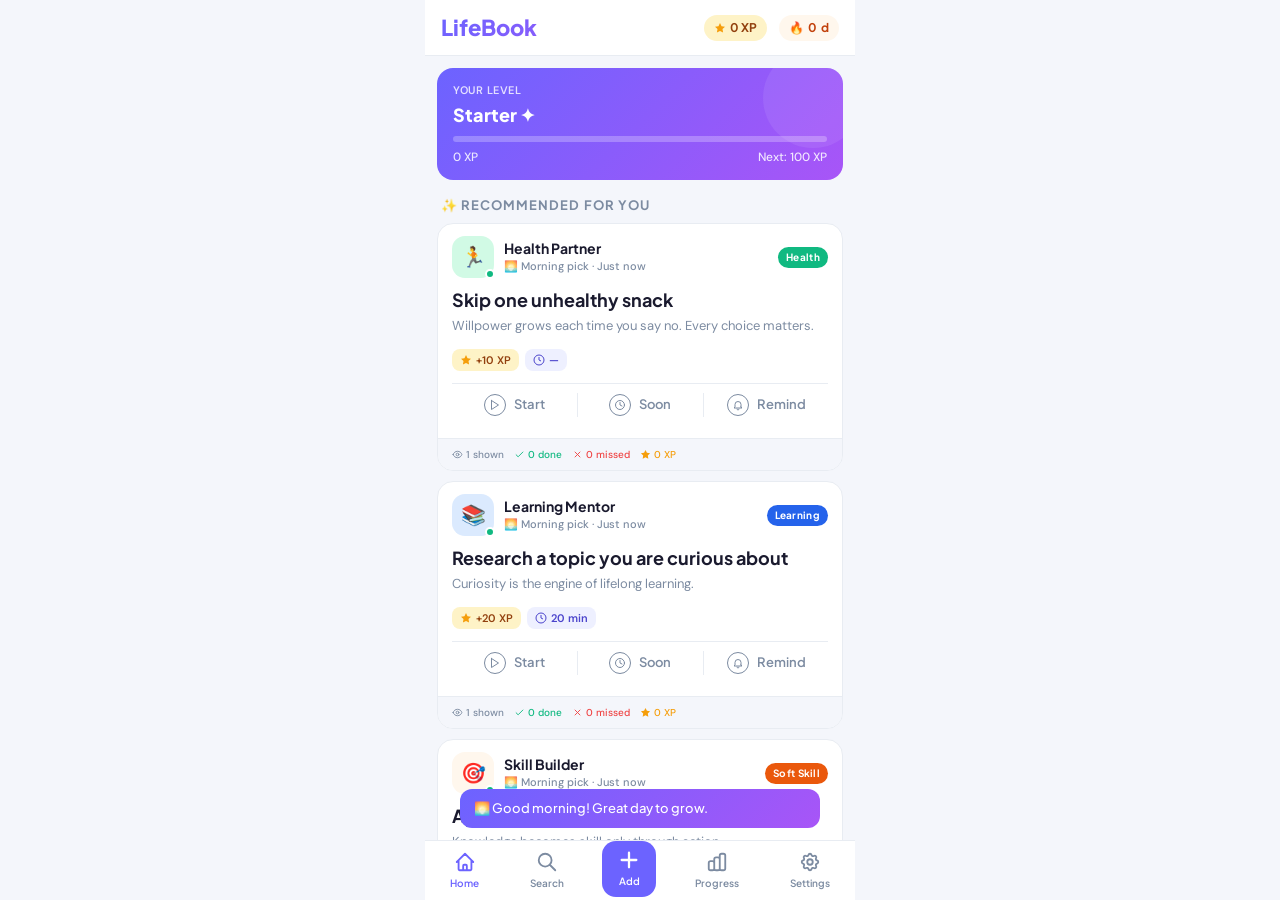
==== index.html @ 483d7a5b "index added" ====
<!DOCTYPE html>
<html lang="en">
<head>
<meta charset="UTF-8">
<meta name="viewport" content="width=device-width, initial-scale=1.0, maximum-scale=1.0">
<title>LifeBook · Home</title>
<link href="https://cdn.jsdelivr.net/npm/bootstrap@5.3.0/dist/css/bootstrap.min.css" rel="stylesheet">
<link href="https://fonts.googleapis.com/css2?family=Plus+Jakarta+Sans:wght@400;500;600;700;800&family=DM+Sans:wght@300;400;500&display=swap" rel="stylesheet">
<link href="main.css" rel="stylesheet">
<link rel="manifest" href="manifest.json">
<meta name="theme-color" content="#1877f2">
</head>
<body>

<div id="app">
  <!-- TOP BAR -->
  <div id="topbar">
    <a href="index.html" class="brand">LifeBook</a>
    <div class="xp-pill">
      <svg xmlns="http://www.w3.org/2000/svg" width="12" height="12" viewBox="0 0 24 24" fill="#F59E0B"><polygon points="12,2 15.09,8.26 22,9.27 17,14.14 18.18,21.02 12,17.77 5.82,21.02 7,14.14 2,9.27 8.91,8.26"/></svg>
      <span id="topbar-xp">0 XP</span>
    </div>
    <div class="streak-pill">
      🔥 <span id="topbar-streak">0</span>d
    </div>
  </div>

  <!-- Pull-to-refresh indicator -->
  <div id="ptr-indicator" aria-hidden="true">
    <div class="ptr-spinner"></div>
    <span class="ptr-label">Pull to refresh</span>
  </div>

  <!-- FEED PAGE -->
  <div id="feed-container">
    <div class="level-banner">
      <div class="level-label">Your Level</div>
      <div class="level-name" id="level-name">Starter ✦</div>
      <div class="xp-bar-wrap">
        <div class="xp-bar-fill" id="xp-bar-fill" style="width:0%"></div>
      </div>
      <div class="xp-info">
        <span id="xp-current-label">0 XP</span>
        <span id="xp-next-label">Next: 100 XP</span>
      </div>
    </div>

    <!-- ON YOUR QUEUE (pinned posts) -->
    <div id="queue-section" class="queue-section" style="display:none">
      <div class="section-header">📌 On Your Queue</div>
      <div id="queue-wrapper" class="queue-wrapper collapsed">
        <div id="queue-posts"></div>
        <div class="queue-blur-overlay">
          <button id="queue-show-more" class="queue-show-more">Show more</button>
        </div>
      </div>
    </div>

    <div class="section-header">✨ Recommended for You</div>
    <div id="feed-posts"></div>
  </div>

  <!-- BOTTOM NAV -->
  <div id="bottom-nav">
    <a href="index.html" class="nav-item active" data-page="feed">
      <svg xmlns="http://www.w3.org/2000/svg" fill="none" viewBox="0 0 24 24" stroke-width="2" stroke="currentColor"><path stroke-linecap="round" stroke-linejoin="round" d="M3 12l2-2m0 0l7-7 7 7M5 10v10a1 1 0 001 1h3m10-11l2 2m-2-2v10a1 1 0 01-1 1h-3m-6 0a1 1 0 001-1v-4a1 1 0 011-1h2a1 1 0 011 1v4a1 1 0 001 1m-6 0h6"/></svg>
      <span>Home</span>
    </a>
    <a href="#" class="nav-item" data-page="search">
      <svg xmlns="http://www.w3.org/2000/svg" fill="none" viewBox="0 0 24 24" stroke-width="2" stroke="currentColor"><path stroke-linecap="round" stroke-linejoin="round" d="M21 21l-6-6m2-5a7 7 0 11-14 0 7 7 0 0114 0z"/></svg>
      <span>Search</span>
    </a>
    <a href="#" class="nav-item add-btn" data-page="add">
      <svg xmlns="http://www.w3.org/2000/svg" fill="none" viewBox="0 0 24 24" stroke-width="2.5" stroke="currentColor"><path stroke-linecap="round" stroke-linejoin="round" d="M12 4v16m8-8H4"/></svg>
      <span>Add</span>
    </a>
    <a href="progress.html" class="nav-item" data-page="progress">
      <svg xmlns="http://www.w3.org/2000/svg" fill="none" viewBox="0 0 24 24" stroke-width="2" stroke="currentColor"><path stroke-linecap="round" stroke-linejoin="round" d="M9 19v-6a2 2 0 00-2-2H5a2 2 0 00-2 2v6a2 2 0 002 2h2a2 2 0 002-2zm0 0V9a2 2 0 012-2h2a2 2 0 012 2v10m-6 0a2 2 0 002 2h2a2 2 0 002-2m0 0V5a2 2 0 012-2h2a2 2 0 012 2v14a2 2 0 01-2 2h-2a2 2 0 01-2-2z"/></svg>
      <span>Progress</span>
    </a>
    <a href="settings.html" class="nav-item" data-page="settings">
      <svg xmlns="http://www.w3.org/2000/svg" fill="none" viewBox="0 0 24 24" stroke-width="2" stroke="currentColor"><path stroke-linecap="round" stroke-linejoin="round" d="M10.325 4.317c.426-1.756 2.924-1.756 3.35 0a1.724 1.724 0 002.573 1.066c1.543-.94 3.31.826 2.37 2.37a1.724 1.724 0 001.065 2.572c1.756.426 1.756 2.924 0 3.35a1.724 1.724 0 00-1.066 2.573c.94 1.543-.826 3.31-2.37 2.37a1.724 1.724 0 00-2.572 1.065c-.426 1.756-2.924 1.756-3.35 0a1.724 1.724 0 00-2.573-1.066c-1.543.94-3.31-.826-2.37-2.37a1.724 1.724 0 00-1.065-2.572c-1.756-.426-1.756-2.924 0-3.35a1.724 1.724 0 001.066-2.573c-.94-1.543.826-3.31 2.37-2.37.996.608 2.296.07 2.572-1.065z"/><path stroke-linecap="round" stroke-linejoin="round" d="M15 12a3 3 0 11-6 0 3 3 0 016 0z"/></svg>
      <span>Settings</span>
    </a>
  </div>
</div>

<!-- REMIND MODAL -->
<div class="modal-overlay" id="remind-modal">
  <div class="bottom-sheet">
    <div class="sheet-handle"></div>
    <div class="sheet-title">⏰ Remind Me Later</div>
    <div class="remind-option" data-time="30">
      <svg xmlns="http://www.w3.org/2000/svg" fill="none" viewBox="0 0 24 24" stroke-width="2" stroke="currentColor"><circle cx="12" cy="12" r="10"/><polyline points="12 6 12 12 16 14"/></svg>
      In 30 minutes
    </div>
    <div class="remind-option" data-time="60">
      <svg xmlns="http://www.w3.org/2000/svg" fill="none" viewBox="0 0 24 24" stroke-width="2" stroke="currentColor"><circle cx="12" cy="12" r="10"/><polyline points="12 6 12 12 16 14"/></svg>
      In 1 hour
    </div>
    <div class="remind-option" data-time="180">
      <svg xmlns="http://www.w3.org/2000/svg" fill="none" viewBox="0 0 24 24" stroke-width="2" stroke="currentColor"><circle cx="12" cy="12" r="10"/><polyline points="12 6 12 12 16 14"/></svg>
      In 3 hours
    </div>
    <div class="remind-option" data-time="eod">
      <svg xmlns="http://www.w3.org/2000/svg" fill="none" viewBox="0 0 24 24" stroke-width="2" stroke="currentColor"><path stroke-linecap="round" stroke-linejoin="round" d="M12 3v1m0 16v1m9-9h-1M4 12H3m15.364-6.364l-.707.707M6.343 17.657l-.707.707m12.728 0l-.707-.707M6.343 6.343l-.707-.707"/></svg>
      By end of today
    </div>
    <div class="remind-option" data-time="tomorrow">
      <svg xmlns="http://www.w3.org/2000/svg" fill="none" viewBox="0 0 24 24" stroke-width="2" stroke="currentColor"><rect x="3" y="4" width="18" height="18" rx="2" ry="2"/><line x1="16" y1="2" x2="16" y2="6"/><line x1="8" y1="2" x2="8" y2="6"/><line x1="3" y1="10" x2="21" y2="10"/></svg>
      Within tomorrow
    </div>
    <div class="remind-option" data-time="cancel" style="color:var(--danger);margin-top:4px">
      <svg xmlns="http://www.w3.org/2000/svg" fill="none" viewBox="0 0 24 24" stroke-width="2" stroke="currentColor" style="color:var(--danger)"><line x1="18" y1="6" x2="6" y2="18"/><line x1="6" y1="6" x2="18" y2="18"/></svg>
      Cancel
    </div>
  </div>
</div>

<!-- TOAST CONTAINER -->
<div class="toast-container" id="toast-container"></div>

<script src="https://cdn.jsdelivr.net/npm/bootstrap@5.3.0/dist/js/bootstrap.bundle.min.js"></script>
<script src="https://code.jquery.com/jquery-3.7.0.min.js"></script>
<script src="activities.js"></script>
<script src="app.js"></script>
</body>
</html>
---- main.css ----
:root {
  --primary: #6C63FF;
  --primary-light: #EEF0FF;
  --primary-dark: #4B44CC;
  --gold: #F59E0B;
  --gold-light: #FEF3C7;
  --surface: #FFFFFF;
  --bg: #F4F6FB;
  --text: #1A1A2E;
  --muted: #7C8BA1;
  --border: #E8ECF2;
  --success: #10B981;
  --success-light: #D1FAE5;
  --warn: #F59E0B;
  --warn-light: #FEF3C7;
  --danger: #EF4444;
  --danger-light: #FEE2E2;
  --nav-h: 60px;
  --topbar-h: 56px;
  --radius: 16px;
  --radius-sm: 10px;
}

* { box-sizing: border-box; -webkit-tap-highlight-color: transparent; }
html, body { height: 100%; overflow: hidden; }

body {
  font-family: 'DM Sans', sans-serif;
  background: var(--bg);
  color: var(--text);
  max-width: 430px;
  margin: 0 auto;
  position: relative;
}

h1,h2,h3,h4,h5,h6,.fw-bold,.fw-semibold {
  font-family: 'Plus Jakarta Sans', sans-serif;
}

/* ─── LAYOUT ─── */
#app {
  display: flex;
  flex-direction: column;
  height: 100vh;
  overflow: hidden;
}

#topbar {
  height: var(--topbar-h);
  background: var(--surface);
  border-bottom: 1px solid var(--border);
  display: flex;
  align-items: center;
  padding: 0 16px;
  gap: 12px;
  flex-shrink: 0;
  z-index: 100;
}

#topbar .brand {
  font-family: 'Plus Jakarta Sans', sans-serif;
  font-weight: 800;
  font-size: 22px;
  background: linear-gradient(135deg, var(--primary), #a855f7);
  -webkit-background-clip: text;
  background-clip: text;
  -webkit-text-fill-color: transparent;
  flex: 1;
  text-decoration: none;
}

#topbar .xp-pill {
  background: var(--gold-light);
  color: #92400E;
  font-size: 12px;
  font-weight: 700;
  padding: 4px 10px;
  border-radius: 20px;
  display: flex;
  align-items: center;
  gap: 4px;
  font-family: 'Plus Jakarta Sans', sans-serif;
}

#topbar .streak-pill {
  background: #FFF7ED;
  color: #C2410C;
  font-size: 12px;
  font-weight: 700;
  padding: 4px 10px;
  border-radius: 20px;
  display: flex;
  align-items: center;
  gap: 4px;
  font-family: 'Plus Jakarta Sans', sans-serif;
}

#feed-container {
  flex: 1;
  overflow-y: auto;
  -webkit-overflow-scrolling: touch;
  padding: 12px 12px 80px;
  scroll-behavior: smooth;
}

#feed-container::-webkit-scrollbar { display: none; }

/* ─── PULL-TO-REFRESH ─── */
#ptr-indicator {
  position: absolute;
  top: var(--topbar-h);
  left: 0;
  right: 0;
  display: flex;
  align-items: center;
  justify-content: center;
  height: 0;
  overflow: hidden;
  color: var(--muted);
  font-size: 13px;
  font-weight: 600;
  font-family: 'Plus Jakarta Sans', sans-serif;
  pointer-events: none;
  z-index: 50;
  transition: height 0.2s ease;
}
#ptr-indicator .ptr-spinner {
  width: 18px;
  height: 18px;
  border: 2px solid var(--border);
  border-top-color: var(--primary);
  border-radius: 50%;
  margin-right: 8px;
  transition: transform 0.1s linear;
}
#ptr-indicator.refreshing .ptr-spinner {
  animation: ptrSpin 0.8s linear infinite;
}
@keyframes ptrSpin {
  to { transform: rotate(360deg); }
}

/* ─── BOTTOM NAV ─── */
#bottom-nav {
  height: var(--nav-h);
  background: var(--surface);
  border-top: 1px solid var(--border);
  display: flex;
  align-items: center;
  justify-content: space-around;
  flex-shrink: 0;
  z-index: 100;
  position: relative;
}

.nav-item {
  display: flex;
  flex-direction: column;
  align-items: center;
  gap: 3px;
  padding: 6px 12px;
  cursor: pointer;
  border-radius: 10px;
  transition: all 0.15s;
  color: var(--muted);
  min-width: 52px;
  text-decoration: none;
}

.nav-item.active { color: var(--primary); }

.nav-item svg { width: 22px; height: 22px; }
.nav-item span { font-size: 10px; font-weight: 600; font-family: 'Plus Jakarta Sans', sans-serif; }

.nav-item.add-btn {
  background: var(--primary);
  color: white;
  border-radius: 14px;
  padding: 8px 16px;
  margin-bottom: 4px;
}
.nav-item.add-btn svg { color: white; }
.nav-item.add-btn span { color: white; }

/* ─── LEVEL BANNER ─── */
.level-banner {
  background: linear-gradient(135deg, #6C63FF 0%, #a855f7 100%);
  border-radius: var(--radius);
  padding: 14px 16px;
  color: white;
  margin-bottom: 12px;
  position: relative;
  overflow: hidden;
}

.level-banner::after {
  content: '';
  position: absolute;
  right: -20px;
  top: -20px;
  width: 100px;
  height: 100px;
  border-radius: 50%;
  background: rgba(255,255,255,0.08);
}

.level-banner .level-label {
  font-size: 11px;
  opacity: 0.8;
  font-weight: 600;
  letter-spacing: 0.05em;
  text-transform: uppercase;
}

.level-banner .level-name {
  font-family: 'Plus Jakarta Sans', sans-serif;
  font-size: 18px;
  font-weight: 800;
  margin: 2px 0 8px;
}

.level-banner .xp-bar-wrap {
  background: rgba(255,255,255,0.25);
  border-radius: 20px;
  height: 6px;
  overflow: hidden;
}

.level-banner .xp-bar-fill {
  height: 100%;
  border-radius: 20px;
  background: white;
  transition: width 0.6s cubic-bezier(0.34,1.56,0.64,1);
}

.level-banner .xp-info {
  display: flex;
  justify-content: space-between;
  margin-top: 6px;
  font-size: 12px;
  opacity: 0.85;
  font-weight: 500;
}

/* ─── SECTION HEADER ─── */
.section-header {
  font-family: 'Plus Jakarta Sans', sans-serif;
  font-size: 13px;
  font-weight: 700;
  color: var(--muted);
  text-transform: uppercase;
  letter-spacing: 0.08em;
  padding: 4px 4px 8px;
}

/* ─── POST CARD ─── */
.post-card {
  background: var(--surface);
  border-radius: var(--radius);
  margin-bottom: 10px;
  overflow: hidden;
  border: 1px solid var(--border);
  transition: transform 0.15s, box-shadow 0.15s;
  animation: fadeSlide 0.35s ease both;
}

.post-card:active { transform: scale(0.99); }

.post-card.completed {
  opacity: 0.65;
  border-color: var(--success);
  border-left: 3px solid var(--success);
}

.post-card.snoozed {
  border-left: 3px solid var(--warn);
}

.post-header {
  display: flex;
  align-items: center;
  padding: 12px 14px 10px;
  gap: 10px;
}

.coach-avatar {
  width: 42px;
  height: 42px;
  border-radius: 13px;
  display: flex;
  align-items: center;
  justify-content: center;
  font-size: 20px;
  flex-shrink: 0;
  position: relative;
}

.coach-avatar .online-dot {
  position: absolute;
  bottom: -1px;
  right: -1px;
  width: 10px;
  height: 10px;
  border-radius: 50%;
  background: var(--success);
  border: 2px solid white;
}

.coach-info .coach-name {
  font-family: 'Plus Jakarta Sans', sans-serif;
  font-size: 14px;
  font-weight: 700;
  color: var(--text);
  line-height: 1.2;
}

.coach-info .coach-meta {
  font-size: 11px;
  color: var(--muted);
  font-weight: 500;
  margin-top: 1px;
}

.category-badge {
  margin-left: auto;
  font-size: 10px;
  font-weight: 700;
  padding: 3px 8px;
  border-radius: 20px;
  font-family: 'Plus Jakarta Sans', sans-serif;
  letter-spacing: 0.03em;
  flex-shrink: 0;
}

.post-body {
  padding: 0 14px 12px;
}

.activity-title {
  font-family: 'Plus Jakarta Sans', sans-serif;
  font-size: 18px;
  font-weight: 700;
  color: var(--text);
  margin-bottom: 5px;
  line-height: 1.3;
}

.activity-advice {
  font-size: 13px;
  color: var(--muted);
  line-height: 1.55;
  margin-bottom: 12px;
}

.post-meta-row {
  display: flex;
  align-items: center;
  gap: 6px;
  margin-bottom: 12px;
  flex-wrap: wrap;
}

.meta-chip {
  display: flex;
  align-items: center;
  gap: 4px;
  font-size: 11px;
  font-weight: 600;
  padding: 3px 8px;
  border-radius: 8px;
  background: var(--bg);
  color: var(--muted);
}

.meta-chip.xp { background: var(--gold-light); color: #92400E; }
.meta-chip.duration { background: var(--primary-light); color: var(--primary-dark); }
.meta-chip svg { width: 12px; height: 12px; }

/* ─── POST STATS ─── */
.post-stats {
  display: flex;
  gap: 10px;
  padding: 8px 14px;
  border-top: 1px solid var(--border);
  background: var(--bg);
}

.stat-item {
  display: flex;
  align-items: center;
  gap: 3px;
  font-size: 10px;
  color: var(--muted);
  font-weight: 500;
}

.stat-item svg { width: 11px; height: 11px; }

/* ─── ACTION BUTTONS (Facebook-reaction style) ─── */
.post-actions {
  display: flex;
  align-items: stretch;
  gap: 2px;
  padding: 0px 0px;
  border-top: 1px solid var(--border);
  margin-top: 0px;
}

.action-btn {
  flex: 1;
  display: flex;
  align-items: center;
  justify-content: center;
  gap: 8px;
  background: transparent;
  border: none;
  padding: 10px 4px;
  border-radius: 8px;
  cursor: pointer;
  color: var(--muted);
  font-family: 'Plus Jakarta Sans', sans-serif;
  font-weight: 600;
  font-size: 13px;
  transition: background 0.15s, color 0.15s;
  position: relative;
}

.action-btn + .action-btn::before {
  content: '';
  position: absolute;
  left: -1px;
  top: 22%;
  bottom: 22%;
  width: 1px;
  background: var(--border);
}

.action-btn:hover { background: var(--bg); }
.action-btn:active { transform: scale(0.97); }

.action-icon {
  width: 22px;
  height: 22px;
  display: inline-flex;
  align-items: center;
  justify-content: center;
  border-radius: 50%;
  border: 1.5px solid currentColor;
  background: transparent;
  transition: background 0.18s, border-color 0.18s, color 0.18s;
  flex-shrink: 0;
}
.action-icon svg {
  width: 12px;
  height: 12px;
  stroke: currentColor;
  fill: none;
}

.action-btn[data-action="start"]  { --c: #2D88FF; }
.action-btn[data-action="done"]   { --c: #45BD62; }
.action-btn[data-action="soon"]   { --c: #F7B928; }
.action-btn[data-action="remind"] { --c: #9333EA; }

.action-btn {
  pointer-events: all;
}

.action-btn:hover,
.action-btn.active { color: var(--c); }
.action-btn.active .action-icon,
.action-btn:active .action-icon {
  background: var(--c);
  border-color: var(--c);
  color: #fff;
}
.action-btn.active .action-icon svg { stroke: #fff; }

/* ─── PINNED QUEUE SECTION ─── */
.queue-section { margin-bottom: 8px; }

.queue-wrapper {
  position: relative;
  overflow: hidden;
  transition: max-height 0.3s ease;
}

.queue-wrapper.collapsed {
  max-height: 220px;
}

.queue-wrapper.collapsed .queue-blur-overlay {
  display: flex;
}

.queue-blur-overlay {
  display: none;
  position: absolute;
  bottom: 0;
  left: 0;
  right: 0;
  height: 80px;
  background: linear-gradient(to bottom, transparent, var(--surface) 85%);
  align-items: flex-end;
  justify-content: center;
  padding-bottom: 10px;
  z-index: 10;
}

.queue-show-more {
  background: var(--primary);
  color: #fff;
  border: none;
  border-radius: 16px;
  padding: 6px 18px;
  font-size: 12px;
  font-weight: 700;
  font-family: 'Plus Jakarta Sans', sans-serif;
  cursor: pointer;
  box-shadow: 0 2px 8px rgba(0,0,0,0.15);
  transition: transform 0.15s;
}
.queue-show-more:active { transform: scale(0.95); }

.queue-wrapper:not(.collapsed) {
  max-height: none;
}

#queue-posts .post-card {
  border-left: 6px solid var(--warn);
}

/* ─── MODAL BOTTOM SHEET ─── */
.modal-overlay {
  position: fixed;
  top: 0;
  left: 0;
  right: 0;
  bottom: var(--nav-h);
  background: rgba(0,0,0,0.5);
  z-index: 500;
  display: none;
  align-items: flex-end;
  justify-content: center;
  max-width: 430px;
  margin: 0 auto;
}

.modal-overlay.open { display: flex; }

.bottom-sheet {
  background: white;
  border-radius: 20px 20px 0 0;
  padding: 16px 20px 24px;
  width: 100%;
  max-height: calc(100vh - var(--nav-h) - var(--topbar-h));
  overflow-y: auto;
  animation: slideUp 0.25s cubic-bezier(0.34,1.56,0.64,1);
}

@keyframes slideUp {
  from { transform: translateY(100%); }
  to { transform: translateY(0); }
}

.sheet-handle {
  width: 36px;
  height: 4px;
  background: var(--border);
  border-radius: 10px;
  margin: 0 auto 16px;
}

.sheet-title {
  font-family: 'Plus Jakarta Sans', sans-serif;
  font-size: 16px;
  font-weight: 700;
  margin-bottom: 14px;
  text-align: center;
}

.remind-option {
  display: flex;
  align-items: center;
  gap: 12px;
  padding: 13px 16px;
  border-radius: 12px;
  cursor: pointer;
  transition: background 0.1s;
  font-size: 14px;
  font-weight: 500;
}

.remind-option:hover { background: var(--bg); }
.remind-option svg { width: 18px; height: 18px; color: var(--primary); flex-shrink: 0; }

/* ─── TOAST ─── */
.toast-container {
  position: fixed;
  bottom: calc(var(--nav-h) + 12px);
  left: 50%;
  transform: translateX(-50%);
  z-index: 1000;
  display: flex;
  flex-direction: column-reverse;
  gap: 8px;
  max-width: 360px;
  width: calc(100% - 32px);
  pointer-events: none;
}

.toast-msg {
  background: var(--text);
  color: white;
  padding: 10px 14px;
  border-radius: 12px;
  font-size: 13px;
  font-weight: 500;
  display: flex;
  align-items: center;
  gap: 8px;
  animation: toastIn 0.3s cubic-bezier(0.34,1.56,0.64,1);
  font-family: 'Plus Jakarta Sans', sans-serif;
}

.toast-msg.xp { background: linear-gradient(135deg, #10B981, #059669); }
.toast-msg.warn { background: linear-gradient(135deg, #F59E0B, #D97706); }
.toast-msg.info { background: linear-gradient(135deg, var(--primary), #a855f7); }

@keyframes toastIn {
  from { opacity: 0; transform: translateY(20px) scale(0.95); }
  to { opacity: 1; transform: translateY(0) scale(1); }
}

/* ─── XP BURST ANIMATION ─── */
.xp-burst {
  position: fixed;
  font-family: 'Plus Jakarta Sans', sans-serif;
  font-size: 18px;
  font-weight: 800;
  color: var(--gold);
  pointer-events: none;
  z-index: 2000;
  animation: xpFloat 1.2s ease-out forwards;
}

@keyframes xpFloat {
  0% { opacity: 1; transform: translateY(0) scale(1); }
  60% { opacity: 1; transform: translateY(-50px) scale(1.2); }
  100% { opacity: 0; transform: translateY(-90px) scale(0.8); }
}

/* ─── PROGRESS PANEL ─── */
.progress-panel {
  background: var(--surface);
  border-radius: var(--radius);
  padding: 14px;
  margin-bottom: 12px;
  border: 1px solid var(--border);
}

.progress-panel-title {
  font-family: 'Plus Jakarta Sans', sans-serif;
  font-size: 13px;
  font-weight: 700;
  color: var(--muted);
  margin-bottom: 12px;
  text-transform: uppercase;
  letter-spacing: 0.07em;
}

.cat-progress-row {
  display: flex;
  align-items: center;
  gap: 8px;
  margin-bottom: 8px;
}

.cat-emoji { font-size: 14px; width: 20px; text-align: center; }

.cat-name {
  font-size: 12px;
  font-weight: 600;
  color: var(--text);
  width: 70px;
  flex-shrink: 0;
}

.cat-bar-wrap {
  flex: 1;
  height: 6px;
  background: var(--bg);
  border-radius: 10px;
  overflow: hidden;
}

.cat-bar-fill {
  height: 100%;
  border-radius: 10px;
  transition: width 0.6s ease;
}

.cat-xp {
  font-size: 10px;
  font-weight: 700;
  color: var(--muted);
  min-width: 36px;
  text-align: right;
}

/* ─── PROGRESS PAGE ─── */
#progress-page {
  flex: 1;
  overflow-y: auto;
  padding: 12px 12px 80px;
}

#progress-page::-webkit-scrollbar { display: none; }

/* ─── SETTINGS PAGE ─── */
#settings-page {
  flex: 1;
  overflow-y: auto;
  padding: 12px 12px 80px;
}

#settings-page::-webkit-scrollbar { display: none; }

.settings-section { margin-bottom: 20px; }

.settings-section-title {
  font-family: 'Plus Jakarta Sans', sans-serif;
  font-size: 12px;
  font-weight: 700;
  color: var(--muted);
  text-transform: uppercase;
  letter-spacing: 0.07em;
  padding: 0 4px 8px;
}

.settings-row {
  background: var(--surface);
  border-radius: 12px;
  padding: 13px 16px;
  display: flex;
  align-items: center;
  border: 1px solid var(--border);
  margin-bottom: 4px;
  gap: 12px;
}

.settings-row .icon { width: 32px; height: 32px; border-radius: 8px; display: flex; align-items: center; justify-content: center; font-size: 16px; flex-shrink: 0; }
.settings-row .label { flex: 1; font-weight: 600; font-size: 14px; }
.settings-row .value { font-size: 13px; color: var(--muted); }

/* ─── STREAK CALENDAR ─── */
.streak-grid {
  display: grid;
  grid-template-columns: repeat(7, 1fr);
  gap: 4px;
  margin-top: 8px;
}

.streak-day {
  aspect-ratio: 1;
  border-radius: 6px;
  background: var(--bg);
  display: flex;
  align-items: center;
  justify-content: center;
  font-size: 9px;
  font-weight: 600;
  color: var(--muted);
}

.streak-day.done { background: var(--success); color: white; }
.streak-day.today { border: 2px solid var(--primary); }
.streak-day.partial { background: var(--gold-light); color: #92400E; }

@keyframes fadeSlide {
  from { opacity: 0; transform: translateY(12px); }
  to { opacity: 1; transform: translateY(0); }
}

/* ─── DONE OVERLAY ─── */
.done-overlay {
  position: absolute;
  inset: 0;
  background: var(--success-light);
  display: flex;
  align-items: center;
  justify-content: center;
  border-radius: var(--radius);
  font-family: 'Plus Jakarta Sans', sans-serif;
  font-size: 15px;
  font-weight: 700;
  color: #065F46;
  gap: 8px;
  animation: overlayIn 0.3s ease;
  pointer-events: none;
}

@keyframes overlayIn {
  from { opacity: 0; }
  to { opacity: 1; }
}

.completed-check { font-size: 22px; }

.post-card.completed .post-body,
.post-card.completed .post-header { opacity: 0.5; }
.post-card.completed .post-actions { display: none; }

.completed-stamp {
  display: flex;
  align-items: center;
  justify-content: center;
  padding: 8px;
  gap: 6px;
  font-size: 12px;
  font-weight: 700;
  color: var(--success);
  font-family: 'Plus Jakarta Sans', sans-serif;
}

/* ─── DARK MODE (scoped) ─── */
html[data-theme="dark"] {
  --primary: #2D88FF;
  --primary-light: rgba(45,136,255,0.15);
  --primary-dark: #1B74E4;
  --gold: #F7B928;
  --gold-light: rgba(247,185,40,0.15);
  --surface: #242526;
  --bg: #18191A;
  --text: #E4E6EB;
  --muted: #B0B3B8;
  --border: #3A3B3C;
  --success: #45BD62;
  --success-light: rgba(69,189,98,0.18);
  --warn: #F7B928;
  --warn-light: rgba(247,185,40,0.15);
  --danger: #FF6B6B;
  --danger-light: rgba(255,107,107,0.15);
}

html[data-theme="dark"] body { background: var(--bg); color: var(--text); }

html[data-theme="dark"] #topbar { background: var(--surface); border-bottom-color: var(--border); }
html[data-theme="dark"] #topbar .brand {
  background: linear-gradient(135deg, #2D88FF 0%, #5B9BFF 100%);
  -webkit-background-clip: text;
  background-clip: text;
}
html[data-theme="dark"] #topbar .xp-pill   { background: rgba(247,185,40,0.18); color: #F7B928; }
html[data-theme="dark"] #topbar .streak-pill { background: rgba(255,122,69,0.18); color: #FF8A4C; }

html[data-theme="dark"] #bottom-nav { background: var(--surface); border-top-color: var(--border); }

html[data-theme="dark"] .level-banner {
  background: linear-gradient(135deg, #1B74E4 0%, #2D88FF 100%);
}

html[data-theme="dark"] .post-card { background: var(--surface); border-color: var(--border); }
html[data-theme="dark"] .post-card.completed { border-color: var(--success); border-left-color: var(--success); }

html[data-theme="dark"] .coach-avatar .online-dot { border-color: var(--surface); }

html[data-theme="dark"] .activity-title { color: var(--text); }
html[data-theme="dark"] .cat-name       { color: var(--text); }

html[data-theme="dark"] .meta-chip          { background: #3A3B3C; color: var(--muted); }
html[data-theme="dark"] .meta-chip.xp       { background: rgba(247,185,40,0.18); color: #F7B928; }
html[data-theme="dark"] .meta-chip.duration { background: rgba(45,136,255,0.18); color: #5B9BFF; }

html[data-theme="dark"] .post-stats { background: #1C1D1E; border-top-color: var(--border); }

html[data-theme="dark"] .action-btn:hover { background: #3A3B3C; }

html[data-theme="dark"] .bottom-sheet  { background: var(--surface); color: var(--text); }
html[data-theme="dark"] .sheet-handle  { background: #4E4F50; }
html[data-theme="dark"] .remind-option { color: var(--text); }
html[data-theme="dark"] .remind-option:hover { background: #3A3B3C; }

html[data-theme="dark"] .toast-msg          { background: #3A3B3C; color: var(--text); }
html[data-theme="dark"] .toast-msg.xp       { background: linear-gradient(135deg, #36A350, #45BD62); }
html[data-theme="dark"] .toast-msg.warn     { background: linear-gradient(135deg, #B8860B, #F7B928); }
html[data-theme="dark"] .toast-msg.info     { background: linear-gradient(135deg, #1B74E4, #2D88FF); }

html[data-theme="dark"] .done-overlay { background: rgba(69,189,98,0.22); color: #6EE08A; }

html[data-theme="dark"] .progress-panel { background: var(--surface); border-color: var(--border); }

html[data-theme="dark"] .streak-day         { background: #3A3B3C; color: var(--muted); }
html[data-theme="dark"] .streak-day.done    { background: var(--success); color: #fff; }
html[data-theme="dark"] .streak-day.partial { background: rgba(247,185,40,0.22); color: #F7B928; }
html[data-theme="dark"] .streak-day.today   { border-color: var(--primary); }

html[data-theme="dark"] .settings-row { background: var(--surface); border-color: var(--border); color: var(--text); }
html[data-theme="dark"] .settings-row .icon { filter: brightness(0.55) saturate(1.4); color: #E4E6EB; }

html[data-theme="dark"] .cat-bar-wrap { background: #3A3B3C; }
html[data-theme="dark"] .modal-overlay { background: rgba(0,0,0,0.7); }

/* Theme picker check mark */
.theme-option .check { color: var(--primary); font-weight: 800; opacity: 0; }
.theme-option.active .check { opacity: 1; }
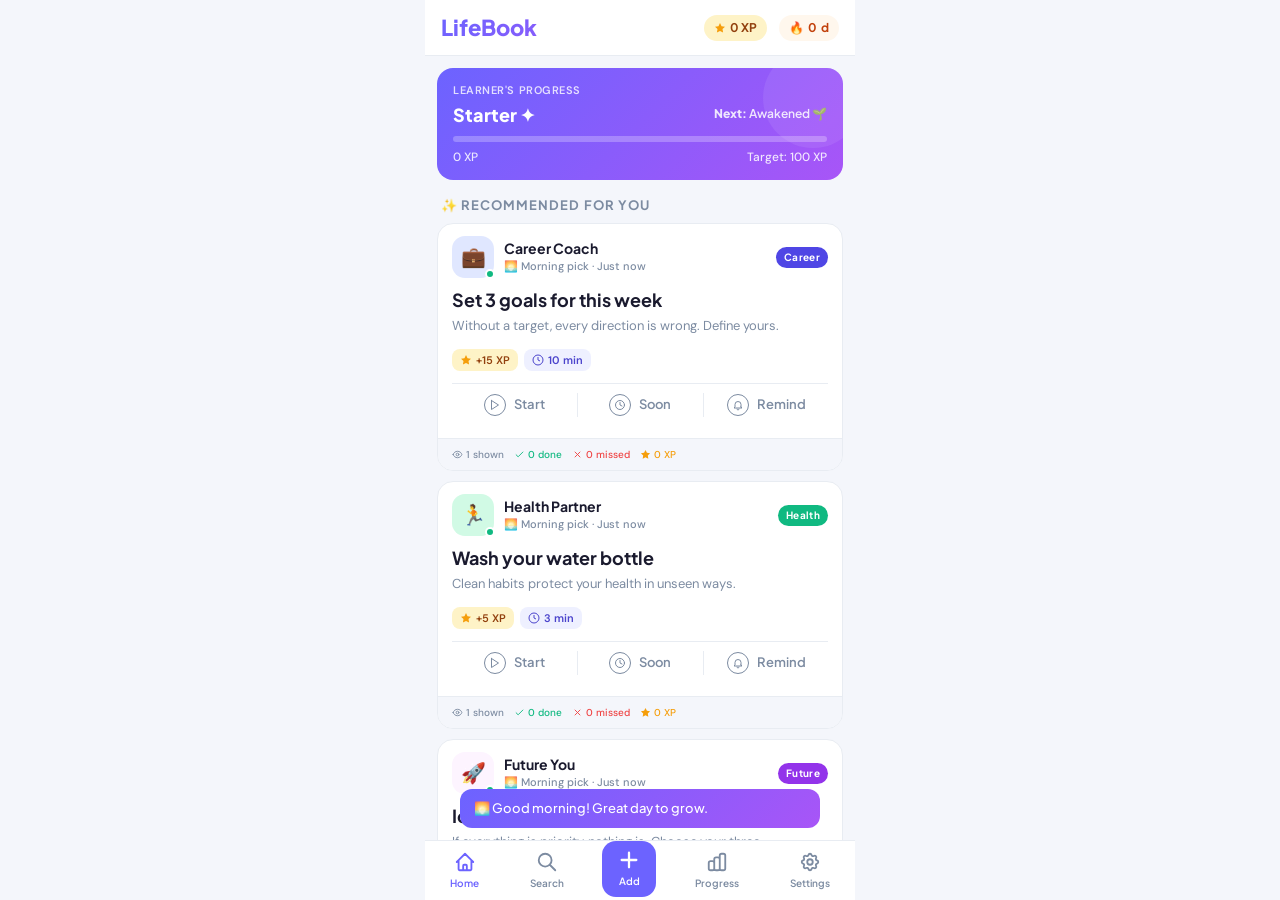
==== commit 0378bc9b: "Next Level" ====
--- a/index.html
+++ b/index.html
@@ -33,17 +33,7 @@
 
   <!-- FEED PAGE -->
   <div id="feed-container">
-    <div class="level-banner">
-      <div class="level-label">Your Level</div>
-      <div class="level-name" id="level-name">Starter ✦</div>
-      <div class="xp-bar-wrap">
-        <div class="xp-bar-fill" id="xp-bar-fill" style="width:0%"></div>
-      </div>
-      <div class="xp-info">
-        <span id="xp-current-label">0 XP</span>
-        <span id="xp-next-label">Next: 100 XP</span>
-      </div>
-    </div>
+    <div id="level-banner-slot"></div>
 
     <!-- ON YOUR QUEUE (pinned posts) -->
     <div id="queue-section" class="queue-section" style="display:none">
--- a/main.css
+++ b/main.css
@@ -212,11 +212,24 @@
   text-transform: uppercase;
 }
 
+.level-banner .level-name-row {
+  display: flex;
+  justify-content: space-between;
+  align-items: center;
+  margin: 2px 0 8px;
+}
+
 .level-banner .level-name {
   font-family: 'Plus Jakarta Sans', sans-serif;
   font-size: 18px;
   font-weight: 800;
-  margin: 2px 0 8px;
+}
+
+.level-banner .level-next {
+  font-family: 'Plus Jakarta Sans', sans-serif;
+  font-size: 12px;
+  font-weight: 600;
+  opacity: 0.85;
 }
 
 .level-banner .xp-bar-wrap {
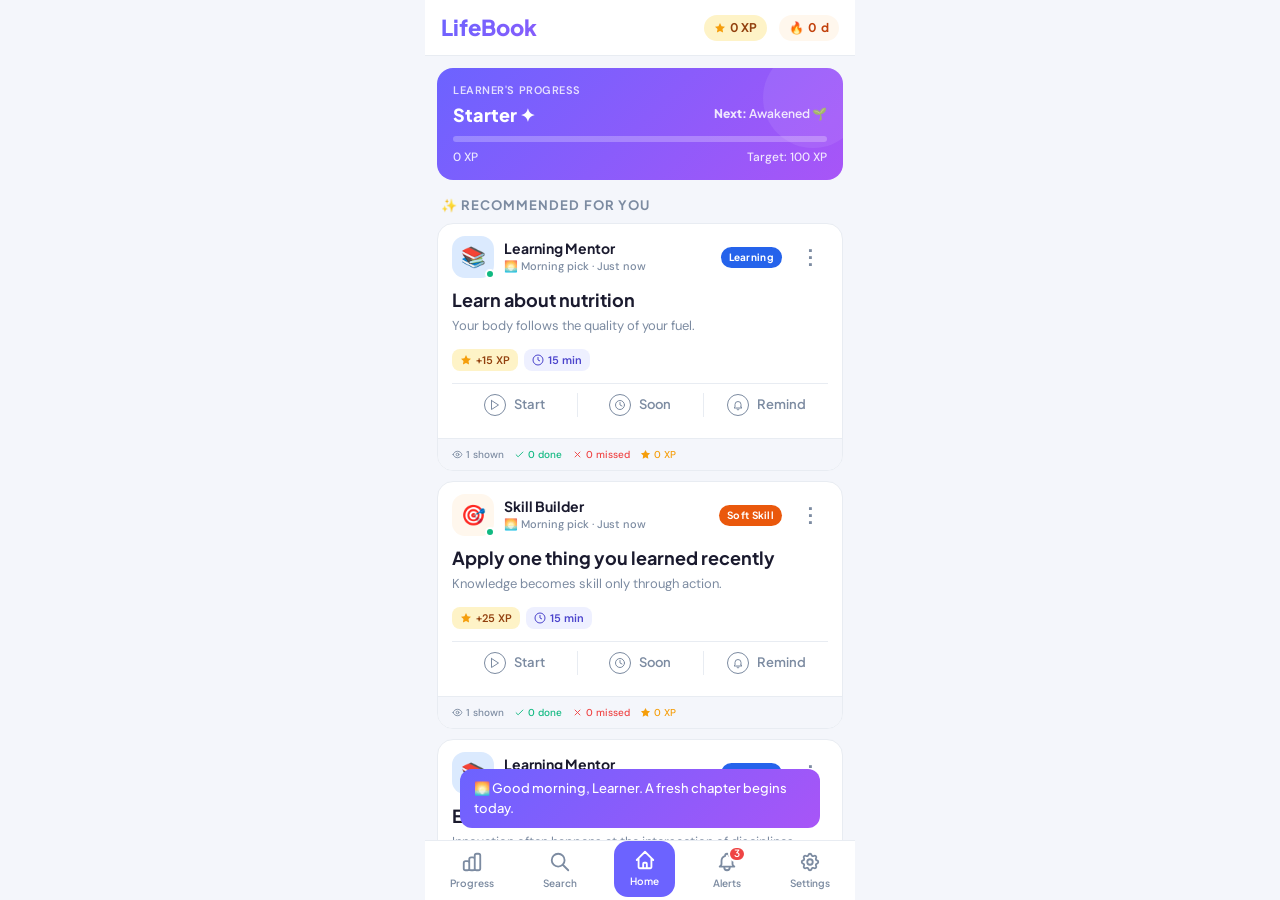
==== commit 866400af: "1.0.21: notification button" ====
--- a/index.html
+++ b/index.html
@@ -52,21 +52,24 @@
 
   <!-- BOTTOM NAV -->
   <div id="bottom-nav">
-    <a href="index.html" class="nav-item active" data-page="feed">
-      <svg xmlns="http://www.w3.org/2000/svg" fill="none" viewBox="0 0 24 24" stroke-width="2" stroke="currentColor"><path stroke-linecap="round" stroke-linejoin="round" d="M3 12l2-2m0 0l7-7 7 7M5 10v10a1 1 0 001 1h3m10-11l2 2m-2-2v10a1 1 0 01-1 1h-3m-6 0a1 1 0 001-1v-4a1 1 0 011-1h2a1 1 0 011 1v4a1 1 0 001 1m-6 0h6"/></svg>
-      <span>Home</span>
+    <a href="progress.html" class="nav-item" data-page="progress">
+      <svg xmlns="http://www.w3.org/2000/svg" fill="none" viewBox="0 0 24 24" stroke-width="2" stroke="currentColor"><path stroke-linecap="round" stroke-linejoin="round" d="M9 19v-6a2 2 0 00-2-2H5a2 2 0 00-2 2v6a2 2 0 002 2h2a2 2 0 002-2zm0 0V9a2 2 0 012-2h2a2 2 0 012 2v10m-6 0a2 2 0 002 2h2a2 2 0 002-2m0 0V5a2 2 0 012-2h2a2 2 0 012 2v14a2 2 0 01-2 2h-2a2 2 0 01-2-2z"/></svg>
+      <span>Progress</span>
     </a>
     <a href="#" class="nav-item" data-page="search">
       <svg xmlns="http://www.w3.org/2000/svg" fill="none" viewBox="0 0 24 24" stroke-width="2" stroke="currentColor"><path stroke-linecap="round" stroke-linejoin="round" d="M21 21l-6-6m2-5a7 7 0 11-14 0 7 7 0 0114 0z"/></svg>
       <span>Search</span>
     </a>
-    <a href="#" class="nav-item add-btn" data-page="add">
-      <svg xmlns="http://www.w3.org/2000/svg" fill="none" viewBox="0 0 24 24" stroke-width="2.5" stroke="currentColor"><path stroke-linecap="round" stroke-linejoin="round" d="M12 4v16m8-8H4"/></svg>
-      <span>Add</span>
+    <a href="index.html" class="nav-item add-btn active" data-page="feed">
+      <svg xmlns="http://www.w3.org/2000/svg" fill="none" viewBox="0 0 24 24" stroke-width="2" stroke="currentColor"><path stroke-linecap="round" stroke-linejoin="round" d="M3 12l2-2m0 0l7-7 7 7M5 10v10a1 1 0 001 1h3m10-11l2 2m-2-2v10a1 1 0 01-1 1h-3m-6 0a1 1 0 001-1v-4a1 1 0 011-1h2a1 1 0 011 1v4a1 1 0 001 1m-6 0h6"/></svg>
+      <span>Home</span>
     </a>
-    <a href="progress.html" class="nav-item" data-page="progress">
-      <svg xmlns="http://www.w3.org/2000/svg" fill="none" viewBox="0 0 24 24" stroke-width="2" stroke="currentColor"><path stroke-linecap="round" stroke-linejoin="round" d="M9 19v-6a2 2 0 00-2-2H5a2 2 0 00-2 2v6a2 2 0 002 2h2a2 2 0 002-2zm0 0V9a2 2 0 012-2h2a2 2 0 012 2v10m-6 0a2 2 0 002 2h2a2 2 0 002-2m0 0V5a2 2 0 012-2h2a2 2 0 012 2v14a2 2 0 01-2 2h-2a2 2 0 01-2-2z"/></svg>
-      <span>Progress</span>
+    <a href="#" class="nav-item" data-page="notifications">
+      <span class="nav-icon-wrap">
+        <svg xmlns="http://www.w3.org/2000/svg" fill="none" viewBox="0 0 24 24" stroke-width="2" stroke="currentColor"><path stroke-linecap="round" stroke-linejoin="round" d="M15 17h5l-1.405-1.405A2.032 2.032 0 0118 14.158V11a6.002 6.002 0 00-4-5.659V5a2 2 0 10-4 0v.341C7.67 6.165 6 8.388 6 11v3.159c0 .538-.214 1.055-.595 1.436L4 17h5m6 0v1a3 3 0 11-6 0v-1m6 0H9"/></svg>
+        <span class="nav-badge" id="notif-badge">3</span>
+      </span>
+      <span>Alerts</span>
     </a>
     <a href="settings.html" class="nav-item" data-page="settings">
       <svg xmlns="http://www.w3.org/2000/svg" fill="none" viewBox="0 0 24 24" stroke-width="2" stroke="currentColor"><path stroke-linecap="round" stroke-linejoin="round" d="M10.325 4.317c.426-1.756 2.924-1.756 3.35 0a1.724 1.724 0 002.573 1.066c1.543-.94 3.31.826 2.37 2.37a1.724 1.724 0 001.065 2.572c1.756.426 1.756 2.924 0 3.35a1.724 1.724 0 00-1.066 2.573c.94 1.543-.826 3.31-2.37 2.37a1.724 1.724 0 00-2.572 1.065c-.426 1.756-2.924 1.756-3.35 0a1.724 1.724 0 00-2.573-1.066c-1.543.94-3.31-.826-2.37-2.37a1.724 1.724 0 00-1.065-2.572c-1.756-.426-1.756-2.924 0-3.35a1.724 1.724 0 001.066-2.573c-.94-1.543.826-3.31 2.37-2.37.996.608 2.296.07 2.572-1.065z"/><path stroke-linecap="round" stroke-linejoin="round" d="M15 12a3 3 0 11-6 0 3 3 0 016 0z"/></svg>
--- a/main.css
+++ b/main.css
@@ -182,6 +182,30 @@
 .nav-item.add-btn svg { color: white; }
 .nav-item.add-btn span { color: white; }
 
+.nav-icon-wrap {
+  position: relative;
+  display: inline-flex;
+}
+
+.nav-badge {
+  position: absolute;
+  top: -5px;
+  right: -8px;
+  background: var(--danger);
+  color: #fff;
+  font-size: 9px;
+  font-weight: 700;
+  min-width: 16px;
+  height: 16px;
+  border-radius: 8px;
+  display: flex;
+  align-items: center;
+  justify-content: center;
+  padding: 0 4px;
+  font-family: 'Plus Jakarta Sans', sans-serif;
+  border: 2px solid var(--surface);
+}
+
 /* ─── LEVEL BANNER ─── */
 .level-banner {
   background: linear-gradient(135deg, #6C63FF 0%, #a855f7 100%);
@@ -917,3 +941,144 @@
 /* Theme picker check mark */
 .theme-option .check { color: var(--primary); font-weight: 800; opacity: 0; }
 .theme-option.active .check { opacity: 1; }
+
+/* ─── POST THREE-DOT MENU ─── */
+.post-menu-btn {
+  background: none;
+  border: none;
+  font-size: 20px;
+  font-weight: 700;
+  color: var(--muted);
+  cursor: pointer;
+  padding: 4px 8px;
+  border-radius: 50%;
+  line-height: 1;
+  /* margin-left: auto; */
+  transition: background 0.15s;
+}
+.post-menu-btn:hover { background: var(--border); }
+
+.post-menu-dropdown {
+  position: absolute;
+  right: 14px;
+  top: 44px;
+  background: var(--surface);
+  border: 1px solid var(--border);
+  border-radius: 10px;
+  box-shadow: 0 6px 20px rgba(0,0,0,0.12);
+  z-index: 100;
+  min-width: 190px;
+  overflow: hidden;
+  animation: fadeSlide 0.15s ease both;
+}
+
+.post-menu-item {
+  padding: 11px 16px;
+  font-size: 13.5px;
+  font-weight: 500;
+  cursor: pointer;
+  transition: background 0.12s;
+  display: flex;
+  align-items: center;
+  gap: 6px;
+}
+.post-menu-item:hover { background: var(--bg); }
+.post-menu-item-danger { color: var(--danger); }
+
+.post-header { position: relative; }
+
+/* ─── FAVOURITE BADGE ─── */
+.fav-badge { color: #D97706 !important; font-weight: 600; }
+.post-card.is-favourite { border-left: 3px solid #F59E0B; }
+
+/* ─── SETTINGS LIST PANELS ─── */
+.settings-list-panel {
+  padding: 0 16px 12px;
+}
+.settings-list-empty {
+  text-align: center;
+  color: var(--muted);
+  font-size: 13px;
+  padding: 20px 0;
+}
+.settings-list-item {
+  display: flex;
+  align-items: center;
+  justify-content: space-between;
+  padding: 10px 14px;
+  background: var(--surface);
+  border: 1px solid var(--border);
+  border-radius: 10px;
+  margin-bottom: 8px;
+}
+.settings-list-item-info {
+  display: flex;
+  align-items: center;
+  gap: 10px;
+  flex: 1;
+  min-width: 0;
+}
+.settings-list-item-emoji {
+  font-size: 22px;
+  flex-shrink: 0;
+}
+.settings-list-item-title {
+  font-size: 13.5px;
+  font-weight: 600;
+  white-space: nowrap;
+  overflow: hidden;
+  text-overflow: ellipsis;
+}
+.settings-list-item-meta {
+  font-size: 11px;
+  color: var(--muted);
+}
+.settings-list-item-btn {
+  background: none;
+  border: 1px solid var(--border);
+  border-radius: 8px;
+  padding: 6px 12px;
+  font-size: 12px;
+  font-weight: 600;
+  cursor: pointer;
+  transition: background 0.15s;
+  white-space: nowrap;
+}
+.settings-list-item-btn:hover { background: var(--bg); }
+
+/* Dark mode for menu & settings list */
+html[data-theme="dark"] .post-menu-dropdown { background: #242526; border-color: #3A3B3C; box-shadow: 0 6px 20px rgba(0,0,0,0.4); }
+html[data-theme="dark"] .post-menu-item:hover { background: #3A3B3C; }
+html[data-theme="dark"] .settings-list-item { background: var(--surface); border-color: var(--border); }
+html[data-theme="dark"] .settings-list-item-btn { border-color: #3A3B3C; color: var(--text); }
+html[data-theme="dark"] .settings-list-item-btn:hover { background: #3A3B3C; }
+
+/* ─── CONTENT PAGE (back button / title) ─── */
+.topbar-back {
+  display: flex;
+  align-items: center;
+  color: var(--primary);
+  text-decoration: none;
+  padding: 4px;
+  border-radius: 8px;
+  transition: background 0.15s;
+}
+.topbar-back:hover { background: var(--border); }
+
+.topbar-title {
+  font-size: 15px;
+  font-weight: 700;
+  color: var(--text);
+  flex: 1;
+  text-align: center;
+  margin-right: 28px;
+}
+
+#content-page {
+  flex: 1;
+  overflow-y: auto;
+  -webkit-overflow-scrolling: touch;
+  padding: 10px 16px 0px;
+}
+
+#content-page::-webkit-scrollbar { display: none; }
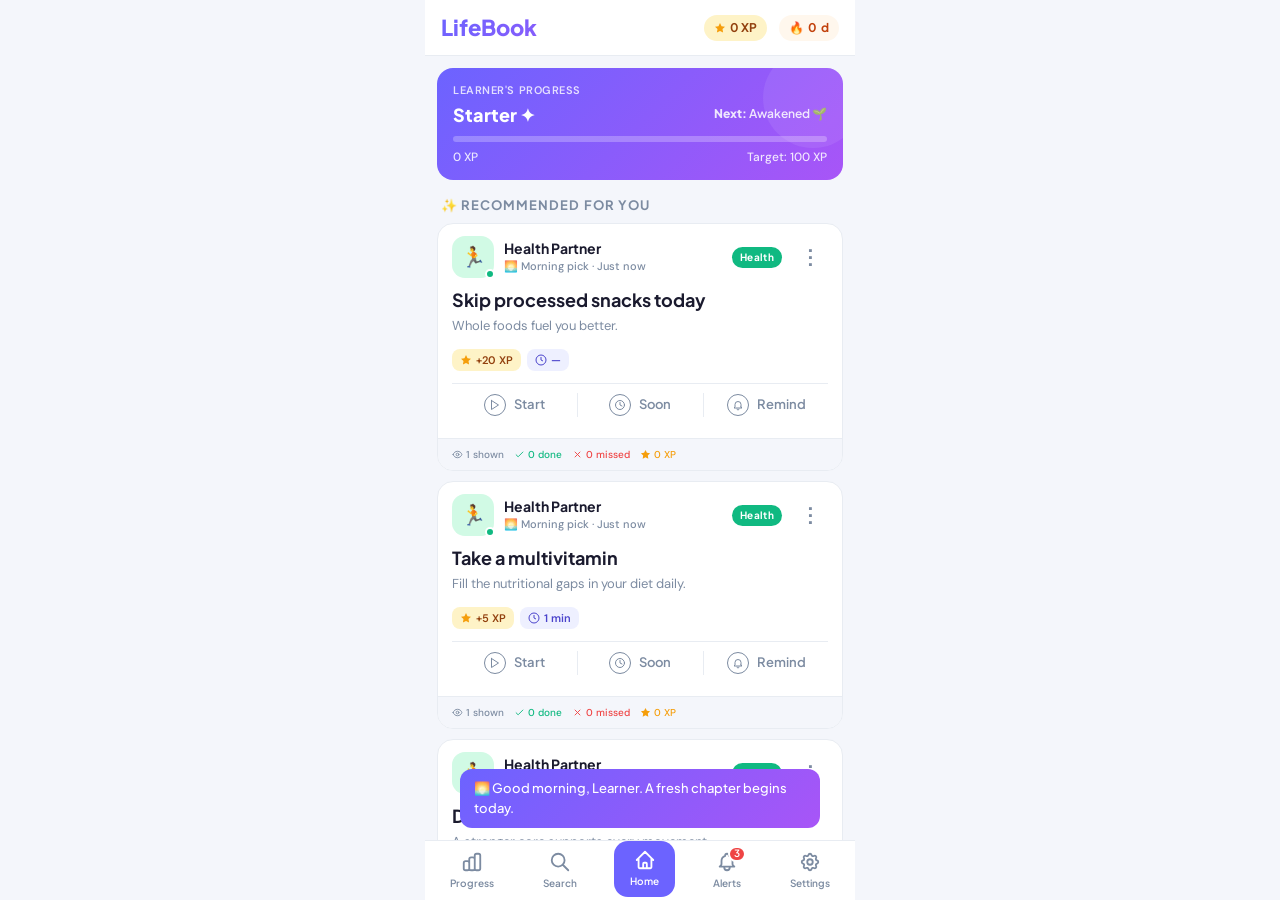
==== commit 4138e7fe: "1.0.22: Extract bottom navbar to navbar.js" ====
--- a/index.html
+++ b/index.html
@@ -10,7 +10,7 @@
 <link rel="manifest" href="manifest.json">
 <meta name="theme-color" content="#1877f2">
 </head>
-<body>
+<body data-page="feed">
 
 <div id="app">
   <!-- TOP BAR -->
@@ -51,31 +51,7 @@
   </div>
 
   <!-- BOTTOM NAV -->
-  <div id="bottom-nav">
-    <a href="progress.html" class="nav-item" data-page="progress">
-      <svg xmlns="http://www.w3.org/2000/svg" fill="none" viewBox="0 0 24 24" stroke-width="2" stroke="currentColor"><path stroke-linecap="round" stroke-linejoin="round" d="M9 19v-6a2 2 0 00-2-2H5a2 2 0 00-2 2v6a2 2 0 002 2h2a2 2 0 002-2zm0 0V9a2 2 0 012-2h2a2 2 0 012 2v10m-6 0a2 2 0 002 2h2a2 2 0 002-2m0 0V5a2 2 0 012-2h2a2 2 0 012 2v14a2 2 0 01-2 2h-2a2 2 0 01-2-2z"/></svg>
-      <span>Progress</span>
-    </a>
-    <a href="#" class="nav-item" data-page="search">
-      <svg xmlns="http://www.w3.org/2000/svg" fill="none" viewBox="0 0 24 24" stroke-width="2" stroke="currentColor"><path stroke-linecap="round" stroke-linejoin="round" d="M21 21l-6-6m2-5a7 7 0 11-14 0 7 7 0 0114 0z"/></svg>
-      <span>Search</span>
-    </a>
-    <a href="index.html" class="nav-item add-btn active" data-page="feed">
-      <svg xmlns="http://www.w3.org/2000/svg" fill="none" viewBox="0 0 24 24" stroke-width="2" stroke="currentColor"><path stroke-linecap="round" stroke-linejoin="round" d="M3 12l2-2m0 0l7-7 7 7M5 10v10a1 1 0 001 1h3m10-11l2 2m-2-2v10a1 1 0 01-1 1h-3m-6 0a1 1 0 001-1v-4a1 1 0 011-1h2a1 1 0 011 1v4a1 1 0 001 1m-6 0h6"/></svg>
-      <span>Home</span>
-    </a>
-    <a href="#" class="nav-item" data-page="notifications">
-      <span class="nav-icon-wrap">
-        <svg xmlns="http://www.w3.org/2000/svg" fill="none" viewBox="0 0 24 24" stroke-width="2" stroke="currentColor"><path stroke-linecap="round" stroke-linejoin="round" d="M15 17h5l-1.405-1.405A2.032 2.032 0 0118 14.158V11a6.002 6.002 0 00-4-5.659V5a2 2 0 10-4 0v.341C7.67 6.165 6 8.388 6 11v3.159c0 .538-.214 1.055-.595 1.436L4 17h5m6 0v1a3 3 0 11-6 0v-1m6 0H9"/></svg>
-        <span class="nav-badge" id="notif-badge">3</span>
-      </span>
-      <span>Alerts</span>
-    </a>
-    <a href="settings.html" class="nav-item" data-page="settings">
-      <svg xmlns="http://www.w3.org/2000/svg" fill="none" viewBox="0 0 24 24" stroke-width="2" stroke="currentColor"><path stroke-linecap="round" stroke-linejoin="round" d="M10.325 4.317c.426-1.756 2.924-1.756 3.35 0a1.724 1.724 0 002.573 1.066c1.543-.94 3.31.826 2.37 2.37a1.724 1.724 0 001.065 2.572c1.756.426 1.756 2.924 0 3.35a1.724 1.724 0 00-1.066 2.573c.94 1.543-.826 3.31-2.37 2.37a1.724 1.724 0 00-2.572 1.065c-.426 1.756-2.924 1.756-3.35 0a1.724 1.724 0 00-2.573-1.066c-1.543.94-3.31-.826-2.37-2.37a1.724 1.724 0 00-1.065-2.572c-1.756-.426-1.756-2.924 0-3.35a1.724 1.724 0 001.066-2.573c-.94-1.543.826-3.31 2.37-2.37.996.608 2.296.07 2.572-1.065z"/><path stroke-linecap="round" stroke-linejoin="round" d="M15 12a3 3 0 11-6 0 3 3 0 016 0z"/></svg>
-      <span>Settings</span>
-    </a>
-  </div>
+  <div id="bottom-nav"></div>
 </div>
 
 <!-- REMIND MODAL -->
@@ -116,6 +92,7 @@
 <script src="https://cdn.jsdelivr.net/npm/bootstrap@5.3.0/dist/js/bootstrap.bundle.min.js"></script>
 <script src="https://code.jquery.com/jquery-3.7.0.min.js"></script>
 <script src="activities.js"></script>
+<script src="navbar.js"></script>
 <script src="app.js"></script>
 </body>
 </html>
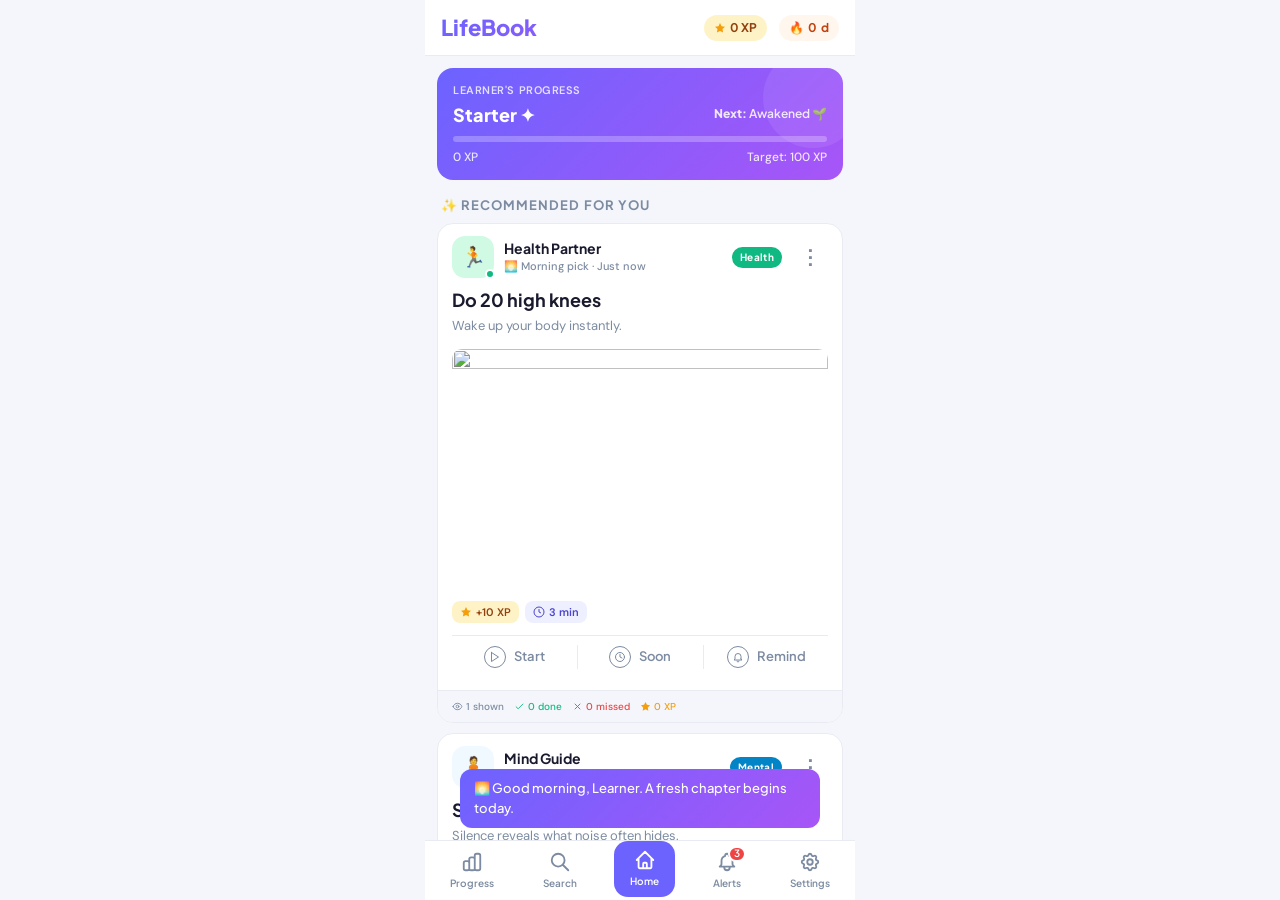
==== commit c6b905f6: "1.2.1: notification" ====
--- a/index.html
+++ b/index.html
@@ -93,6 +93,7 @@
 <script src="https://code.jquery.com/jquery-3.7.0.min.js"></script>
 <script src="activities.js"></script>
 <script src="navbar.js"></script>
+<script src="notifications.js"></script>
 <script src="app.js"></script>
 </body>
 </html>
--- a/main.css
+++ b/main.css
@@ -389,6 +389,15 @@
   margin-bottom: 12px;
 }
 
+.post-image {
+  width: 100%;
+  aspect-ratio: 4/3;
+  max-height: 240px;
+  object-fit: cover;
+  border-radius: 10px;
+  margin-bottom: 12px;
+}
+
 .post-meta-row {
   display: flex;
   align-items: center;
@@ -1082,3 +1091,217 @@
 }
 
 #content-page::-webkit-scrollbar { display: none; }
+
+/* ─── SEARCH PAGE ─── */
+#search-page {
+  flex: 1;
+  overflow-y: auto;
+  -webkit-overflow-scrolling: touch;
+  display: flex;
+  flex-direction: column;
+}
+#search-page::-webkit-scrollbar { display: none; }
+
+.search-input-wrap {
+  position: relative;
+  padding: 12px 14px 8px;
+  flex-shrink: 0;
+}
+
+.search-input-wrap .search-icon {
+  position: absolute;
+  left: 26px;
+  top: 50%;
+  transform: translateY(-50%);
+  width: 18px;
+  height: 18px;
+  color: var(--muted);
+  pointer-events: none;
+}
+
+#search-input {
+  width: 100%;
+  padding: 12px 40px 12px 42px;
+  border-radius: 14px;
+  border: 1.5px solid var(--border);
+  background: var(--surface);
+  font-size: 15px;
+  font-family: 'DM Sans', sans-serif;
+  color: var(--text);
+  outline: none;
+  transition: border-color 0.2s;
+}
+
+#search-input:focus {
+  border-color: var(--primary);
+  box-shadow: 0 0 0 3px rgba(108, 99, 255, 0.1);
+}
+
+#search-input::placeholder {
+  color: var(--muted);
+}
+
+.search-clear-btn {
+  position: absolute;
+  right: 26px;
+  top: 50%;
+  transform: translateY(-50%);
+  background: var(--border);
+  border: none;
+  border-radius: 50%;
+  width: 22px;
+  height: 22px;
+  display: flex;
+  align-items: center;
+  justify-content: center;
+  font-size: 11px;
+  color: var(--muted);
+  cursor: pointer;
+}
+
+.search-tags {
+  display: flex;
+  gap: 8px;
+  padding: 4px 14px 12px;
+  flex-shrink: 0;
+}
+
+.search-tag {
+  padding: 6px 14px;
+  border-radius: 20px;
+  font-size: 12px;
+  font-weight: 600;
+  font-family: 'Plus Jakarta Sans', sans-serif;
+  background: var(--bg);
+  color: var(--muted);
+  cursor: pointer;
+  border: 1.5px solid var(--border);
+  transition: all 0.15s;
+}
+
+.search-tag.active {
+  background: var(--primary);
+  color: white;
+  border-color: var(--primary);
+}
+
+.search-history-header {
+  padding: 4px 16px 6px;
+  font-size: 12px;
+  font-weight: 700;
+  color: var(--muted);
+  text-transform: uppercase;
+  letter-spacing: 0.05em;
+  font-family: 'Plus Jakarta Sans', sans-serif;
+}
+
+.search-history-item {
+  display: flex;
+  align-items: center;
+  gap: 10px;
+  padding: 11px 16px;
+  cursor: pointer;
+  transition: background 0.12s;
+}
+
+.search-history-item:active {
+  background: var(--bg);
+}
+
+.search-history-item .history-icon {
+  width: 16px;
+  height: 16px;
+  color: var(--muted);
+  flex-shrink: 0;
+}
+
+.search-history-item .history-text {
+  flex: 1;
+  font-size: 14px;
+  color: var(--text);
+}
+
+.search-history-item .history-remove {
+  background: none;
+  border: none;
+  color: var(--muted);
+  font-size: 14px;
+  padding: 4px 8px;
+  cursor: pointer;
+  border-radius: 6px;
+  transition: color 0.15s;
+}
+
+.search-history-item .history-remove:hover {
+  color: var(--danger);
+}
+
+#search-results {
+  flex: 1;
+  overflow-y: auto;
+}
+
+.search-result-item {
+  display: flex;
+  align-items: center;
+  gap: 12px;
+  padding: 12px 16px;
+  text-decoration: none;
+  color: inherit;
+  transition: background 0.12s;
+  border-bottom: 1px solid var(--border);
+}
+
+.search-result-item:active {
+  background: var(--bg);
+}
+
+.search-result-emoji {
+  width: 40px;
+  height: 40px;
+  border-radius: 12px;
+  display: flex;
+  align-items: center;
+  justify-content: center;
+  font-size: 18px;
+  flex-shrink: 0;
+}
+
+.search-result-info {
+  flex: 1;
+  min-width: 0;
+}
+
+.search-result-title {
+  font-family: 'Plus Jakarta Sans', sans-serif;
+  font-size: 14px;
+  font-weight: 600;
+  color: var(--text);
+  white-space: nowrap;
+  overflow: hidden;
+  text-overflow: ellipsis;
+}
+
+.search-result-meta {
+  font-size: 11px;
+  color: var(--muted);
+  margin-top: 2px;
+}
+
+.search-result-type {
+  font-size: 10px;
+  font-weight: 700;
+  padding: 3px 8px;
+  border-radius: 12px;
+  background: var(--primary-light);
+  color: var(--primary-dark);
+  font-family: 'Plus Jakarta Sans', sans-serif;
+  flex-shrink: 0;
+}
+
+.search-empty {
+  text-align: center;
+  padding: 40px 20px;
+  color: var(--muted);
+  font-size: 14px;
+}
